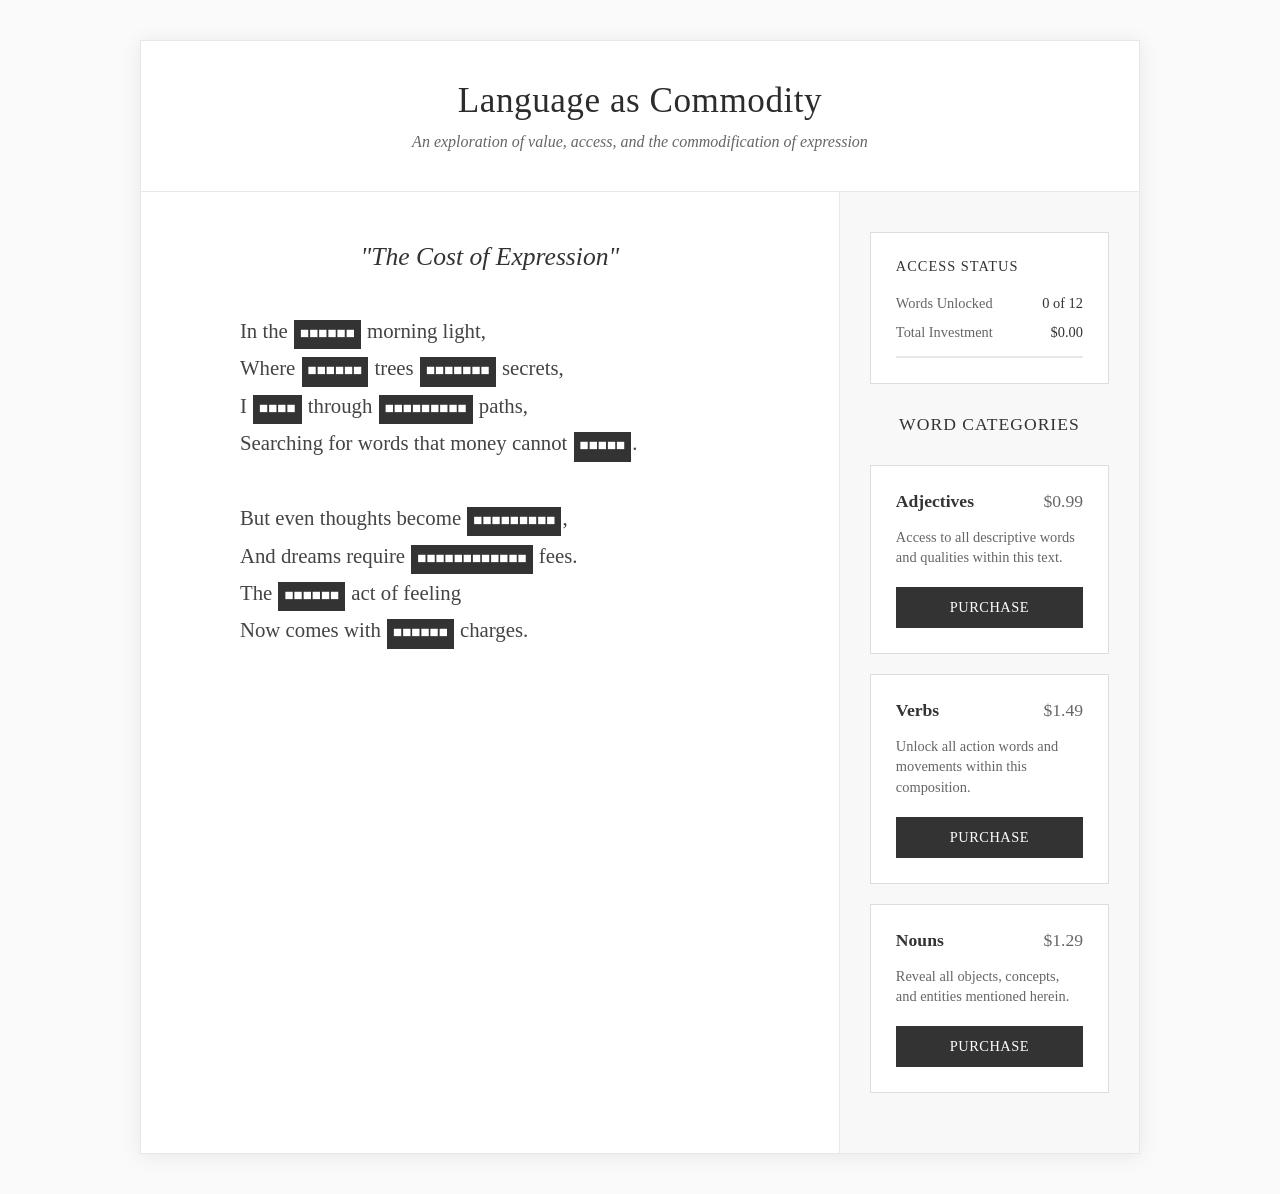
==== index.html @ 535bb3fe "first commit" ====
<!DOCTYPE html>
<html lang="en">
<head>
    <meta charset="UTF-8">
    <meta name="viewport" content="width=device-width, initial-scale=1.0">
    <title>Language as Commodity</title>
    <style>
        * {
            margin: 0;
            padding: 0;
            box-sizing: border-box;
        }

        body {
            font-family: 'Times New Roman', serif;
            background: #fafafa;
            min-height: 100vh;
            display: flex;
            justify-content: center;
            align-items: center;
            padding: 40px 20px;
            color: #333;
        }

        .container {
            max-width: 1000px;
            width: 100%;
            background: white;
            box-shadow: 0 2px 20px rgba(0,0,0,0.08);
            border: 1px solid #e8e8e8;
        }

        .header {
            border-bottom: 1px solid #e8e8e8;
            padding: 40px;
            text-align: center;
        }

        .header h1 {
            font-size: 2.2em;
            margin-bottom: 12px;
            font-weight: 400;
            letter-spacing: 0.5px;
            color: #2c2c2c;
        }

        .header p {
            color: #666;
            font-size: 1em;
            font-style: italic;
        }

        .main-content {
            display: flex;
            min-height: 600px;
        }

        .text-area {
            flex: 2.5;
            padding: 50px;
            background: white;
        }

        .poem-title {
            font-size: 1.6em;
            margin-bottom: 40px;
            color: #333;
            text-align: center;
            font-style: italic;
            font-weight: 400;
        }

        .poem-text {
            color: #444;
            font-size: 1.3em;
            line-height: 1.8;
            max-width: 500px;
            margin: 0 auto;
            text-align: left;
        }

        .locked-word {
            background: #333;
            color: white;
            padding: 1px 6px;
            cursor: pointer;
            position: relative;
            transition: all 0.2s ease;
            display: inline-block;
            margin: 0 1px;
            font-family: monospace;
            font-size: 0.9em;
        }

        .locked-word:hover {
            background: #555;
        }

        .unlocked-word {
            background: #f0f0f0;
            color: #333;
            padding: 1px 6px;
            margin: 0 1px;
            display: inline-block;
            animation: unlock 0.4s ease;
            border: 1px solid #ddd;
        }

        @keyframes unlock {
            from { 
                background: #333;
                color: white;
            }
            to { 
                background: #f0f0f0;
                color: #333;
            }
        }

        .sidebar {
            flex: 1;
            background: #f8f8f8;
            border-left: 1px solid #e8e8e8;
            padding: 40px 30px;
        }

        .sidebar h3 {
            font-size: 1.1em;
            margin-bottom: 30px;
            color: #333;
            font-weight: 400;
            text-align: center;
            text-transform: uppercase;
            letter-spacing: 1px;
        }

        .package {
            background: white;
            border: 1px solid #ddd;
            padding: 25px;
            margin-bottom: 20px;
            cursor: pointer;
            transition: all 0.2s ease;
        }

        .package:hover {
            border-color: #999;
        }

        .package-header {
            display: flex;
            justify-content: space-between;
            align-items: center;
            margin-bottom: 15px;
        }

        .package-name {
            font-size: 1.1em;
            font-weight: 600;
            color: #333;
            text-transform: capitalize;
        }

        .package-price {
            font-size: 1.1em;
            color: #666;
            font-weight: 400;
        }

        .package-description {
            font-size: 0.9em;
            color: #666;
            margin-bottom: 20px;
            line-height: 1.4;
        }

        .buy-button {
            background: #333;
            border: none;
            color: white;
            padding: 12px 24px;
            cursor: pointer;
            transition: all 0.2s ease;
            width: 100%;
            font-size: 0.9em;
            text-transform: uppercase;
            letter-spacing: 0.5px;
            font-family: 'Times New Roman', serif;
        }

        .buy-button:hover {
            background: #555;
        }

        .stats {
            background: white;
            border: 1px solid #ddd;
            padding: 25px;
            margin-bottom: 30px;
        }

        .stats h4 {
            margin-bottom: 20px;
            color: #333;
            font-size: 0.9em;
            text-transform: uppercase;
            letter-spacing: 1px;
            font-weight: 400;
        }

        .stat-item {
            display: flex;
            justify-content: space-between;
            margin-bottom: 12px;
            font-size: 0.9em;
            color: #666;
        }

        .stat-value {
            color: #333;
            font-weight: 500;
        }

        .progress-bar {
            width: 100%;
            height: 2px;
            background: #e8e8e8;
            margin-top: 15px;
            overflow: hidden;
        }

        .progress-fill {
            height: 100%;
            background: #333;
            transition: width 0.5s ease;
        }

        .tooltip {
            position: absolute;
            bottom: 100%;
            left: 50%;
            transform: translateX(-50%);
            background: #333;
            color: white;
            padding: 6px 10px;
            font-size: 0.75em;
            white-space: nowrap;
            opacity: 0;
            pointer-events: none;
            transition: opacity 0.2s;
            z-index: 1000;
            margin-bottom: 5px;
            font-family: 'Times New Roman', serif;
        }

        .locked-word:hover .tooltip {
            opacity: 1;
        }

        .purchased {
            opacity: 0.6;
            pointer-events: none;
        }

        .purchased .buy-button {
            background: #666;
            cursor: not-allowed;
        }
    </style>
</head>
<body>
    <div class="container">
        <div class="header">
            <h1>Language as Commodity</h1>
            <p>An exploration of value, access, and the commodification of expression</p>
        </div>
        
        <div class="main-content">
            <div class="text-area">
                <div class="poem-title">"The Cost of Expression"</div>
                <div class="poem-text" id="poemText">
                    In the <span class="locked-word" data-type="adjective" data-word="golden">■■■■■■<div class="tooltip">Adjective - $0.99</div></span> morning light,<br>
                    Where <span class="locked-word" data-type="adjective" data-word="ancient">■■■■■■<div class="tooltip">Adjective - $0.99</div></span> trees <span class="locked-word" data-type="verb" data-word="whisper">■■■■■■■<div class="tooltip">Verb - $1.49</div></span> secrets,<br>
                    I <span class="locked-word" data-type="verb" data-word="walk">■■■■<div class="tooltip">Verb - $1.49</div></span> through <span class="locked-word" data-type="adjective" data-word="forgotten">■■■■■■■■■<div class="tooltip">Adjective - $0.99</div></span> paths,<br>
                    Searching for words that money cannot <span class="locked-word" data-type="verb" data-word="steal">■■■■■<div class="tooltip">Verb - $1.49</div></span>.<br><br>
                    
                    But even thoughts become <span class="locked-word" data-type="adjective" data-word="expensive">■■■■■■■■■<div class="tooltip">Adjective - $0.99</div></span>,<br>
                    And dreams require <span class="locked-word" data-type="noun" data-word="subscription">■■■■■■■■■■■■<div class="tooltip">Noun - $1.29</div></span> fees.<br>
                    The <span class="locked-word" data-type="adjective" data-word="simple">■■■■■■<div class="tooltip">Adjective - $0.99</div></span> act of feeling<br>
                    Now comes with <span class="locked-word" data-type="adjective" data-word="hidden">■■■■■■<div class="tooltip">Adjective - $0.99</div></span> charges.
                </div>
            </div>
            
            <div class="sidebar">
                <div class="stats">
                    <h4>Access Status</h4>
                    <div class="stat-item">
                        <span>Words Unlocked</span>
                        <span class="stat-value" id="unlockedCount">0 of 12</span>
                    </div>
                    <div class="stat-item">
                        <span>Total Investment</span>
                        <span class="stat-value" id="totalSpent">$0.00</span>
                    </div>
                    <div class="progress-bar">
                        <div class="progress-fill" id="progressFill" style="width: 0%"></div>
                    </div>
                </div>

                <h3>Word Categories</h3>
                
                <div class="package" data-type="adjective" data-price="0.99">
                    <div class="package-header">
                        <div class="package-name">Adjectives</div>
                        <div class="package-price">$0.99</div>
                    </div>
                    <div class="package-description">Access to all descriptive words and qualities within this text.</div>
                    <button class="buy-button">Purchase</button>
                </div>
                
                <div class="package" data-type="verb" data-price="1.49">
                    <div class="package-header">
                        <div class="package-name">Verbs</div>
                        <div class="package-price">$1.49</div>
                    </div>
                    <div class="package-description">Unlock all action words and movements within this composition.</div>
                    <button class="buy-button">Purchase</button>
                </div>
                
                <div class="package" data-type="noun" data-price="1.29">
                    <div class="package-header">
                        <div class="package-name">Nouns</div>
                        <div class="package-price">$1.29</div>
                    </div>
                    <div class="package-description">Reveal all objects, concepts, and entities mentioned herein.</div>
                    <button class="buy-button">Purchase</button>
                </div>
            </div>
        </div>
    </div>

    <script>
        let unlockedWords = 0;
        let totalSpent = 0;
        const totalWords = 12;
        
        function processPayment(type, price) {
            return new Promise((resolve) => {
                setTimeout(() => {
                    resolve(true);
                }, 800);
            });
        }
        
        function unlockWords(type) {
            const words = document.querySelectorAll(`[data-type="${type}"]`);
            words.forEach(word => {
                if (word.classList.contains('locked-word')) {
                    word.classList.remove('locked-word');
                    word.classList.add('unlocked-word');
                    word.textContent = word.dataset.word;
                    unlockedWords++;
                }
            });
        }
        
        function updateStats() {
            document.getElementById('unlockedCount').textContent = `${unlockedWords} of ${totalWords}`;
            document.getElementById('totalSpent').textContent = `$${totalSpent.toFixed(2)}`;
            document.getElementById('progressFill').style.width = `${(unlockedWords / totalWords) * 100}%`;
        }
        
        document.querySelectorAll('.package').forEach(package => {
            package.addEventListener('click', async function() {
                if (this.classList.contains('purchased')) return;
                
                const type = this.dataset.type;
                const price = parseFloat(this.dataset.price);
                const button = this.querySelector('.buy-button');
                
                button.textContent = 'Processing...';
                
                try {
                    await processPayment(type, price);
                    
                    unlockWords(type);
                    totalSpent += price;
                    updateStats();
                    
                    button.textContent = 'Purchased';
                    this.classList.add('purchased');
                    
                } catch (error) {
                    button.textContent = 'Error';
                    setTimeout(() => {
                        button.textContent = 'Purchase';
                    }, 2000);
                }
            });
        });
        
        updateStats();
    </script>
</body>
</html>
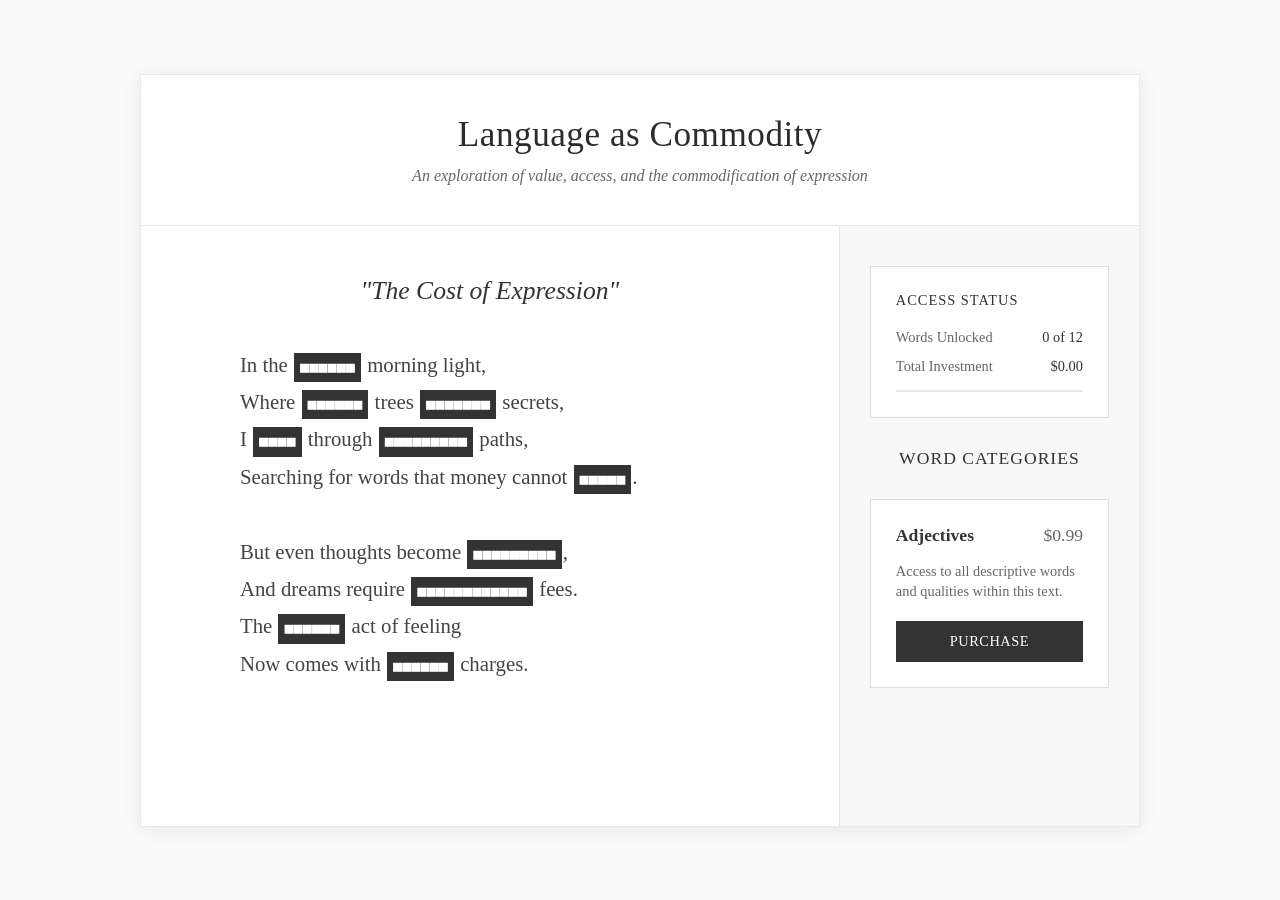
==== commit e5decbfe: "fixed functionality" ====
--- a/index.html
+++ b/index.html
@@ -317,7 +317,7 @@
                     <div class="package-description">Access to all descriptive words and qualities within this text.</div>
                     <button class="buy-button">Purchase</button>
                 </div>
-                
+                <!--
                 <div class="package" data-type="verb" data-price="1.49">
                     <div class="package-header">
                         <div class="package-name">Verbs</div>
@@ -335,6 +335,7 @@
                     <div class="package-description">Reveal all objects, concepts, and entities mentioned herein.</div>
                     <button class="buy-button">Purchase</button>
                 </div>
+                -->
             </div>
         </div>
     </div>
@@ -344,13 +345,7 @@
         let totalSpent = 0;
         const totalWords = 12;
         
-        function processPayment(type, price) {
-            return new Promise((resolve) => {
-                setTimeout(() => {
-                    resolve(true);
-                }, 800);
-            });
-        }
+        // Remove the mock processPayment function since we're using real payments
         
         function unlockWords(type) {
             const words = document.querySelectorAll(`[data-type="${type}"]`);
@@ -370,33 +365,108 @@
             document.getElementById('progressFill').style.width = `${(unlockedWords / totalWords) * 100}%`;
         }
         
+        // Stripe Payment Link URLs (replace with your actual links)
+        const paymentLinks = {
+            adjective: 'https://buy.stripe.com/4gMcN51w558v0Kw6mGcjS00',
+            verb: 'https://buy.stripe.com/test_your_verb_link',
+            noun: 'https://buy.stripe.com/test_your_noun_link'
+        };
+
         document.querySelectorAll('.package').forEach(package => {
-            package.addEventListener('click', async function() {
+            package.addEventListener('click', function() {
                 if (this.classList.contains('purchased')) return;
                 
                 const type = this.dataset.type;
-                const price = parseFloat(this.dataset.price);
-                const button = this.querySelector('.buy-button');
-                
-                button.textContent = 'Processing...';
-                
-                try {
-                    await processPayment(type, price);
-                    
-                    unlockWords(type);
-                    totalSpent += price;
-                    updateStats();
-                    
-                    button.textContent = 'Purchased';
-                    this.classList.add('purchased');
-                    
-                } catch (error) {
-                    button.textContent = 'Error';
-                    setTimeout(() => {
-                        button.textContent = 'Purchase';
-                    }, 2000);
+                const paymentUrl = paymentLinks[type];
+                
+                if (paymentUrl) {
+                    // Store the purchase attempt in localStorage for when user returns
+                    localStorage.setItem('attemptedPurchase', type);
+                    // Redirect to Stripe Payment Link
+                    window.location.href = paymentUrl;
                 }
             });
+        });
+
+        // Check for successful payment on page load
+        function checkForSuccessfulPayment() {
+            const urlParams = new URLSearchParams(window.location.search);
+            const unlockType = urlParams.get('unlock');
+            const paymentStatus = urlParams.get('payment');
+            
+            if (paymentStatus === 'success' && unlockType) {
+                // Unlock the purchased word type
+                unlockWords(unlockType);
+                markPackageAsPurchased(unlockType);
+                
+                // Store the purchase permanently
+                let purchases = JSON.parse(localStorage.getItem('purchases') || '[]');
+                if (!purchases.includes(unlockType)) {
+                    purchases.push(unlockType);
+                    localStorage.setItem('purchases', JSON.stringify(purchases));
+                    
+                    // Update total spent
+                    const prices = { adjective: 0.99, verb: 1.49, noun: 1.29 };
+                    totalSpent += prices[unlockType];
+                    
+        updateStats();
+                }
+                
+                // Clean up URL
+                window.history.replaceState({}, document.title, window.location.pathname);
+                
+                // Show success message
+                showSuccessMessage(unlockType);
+            }
+        }
+
+        // Load previously purchased word types
+        function loadPreviousPurchases() {
+            const purchases = JSON.parse(localStorage.getItem('purchases') || '[]');
+            const prices = { adjective: 0.99, verb: 1.49, noun: 1.29 };
+            
+            purchases.forEach(type => {
+                unlockWords(type);
+                markPackageAsPurchased(type);
+                totalSpent += prices[type];
+            });
+            
+            updateStats();
+        }
+
+        function markPackageAsPurchased(type) {
+            const packageElement = document.querySelector(`.package[data-type="${type}"]`);
+            if (packageElement) {
+                packageElement.classList.add('purchased');
+                packageElement.querySelector('.buy-button').textContent = 'Purchased';
+            }
+        }
+
+        function showSuccessMessage(type) {
+            const message = document.createElement('div');
+            message.style.cssText = `
+                position: fixed;
+                top: 20px;
+                right: 20px;
+                background: #333;
+                color: white;
+                padding: 15px 20px;
+                border-radius: 4px;
+                z-index: 1000;
+                font-family: 'Times New Roman', serif;
+            `;
+            message.textContent = `Successfully unlocked ${type}s!`;
+            document.body.appendChild(message);
+            
+            setTimeout(() => {
+                message.remove();
+            }, 3000);
+        }
+
+        // Initialize on page load
+        document.addEventListener('DOMContentLoaded', function() {
+            loadPreviousPurchases();
+            checkForSuccessfulPayment();
         });
         
         updateStats();
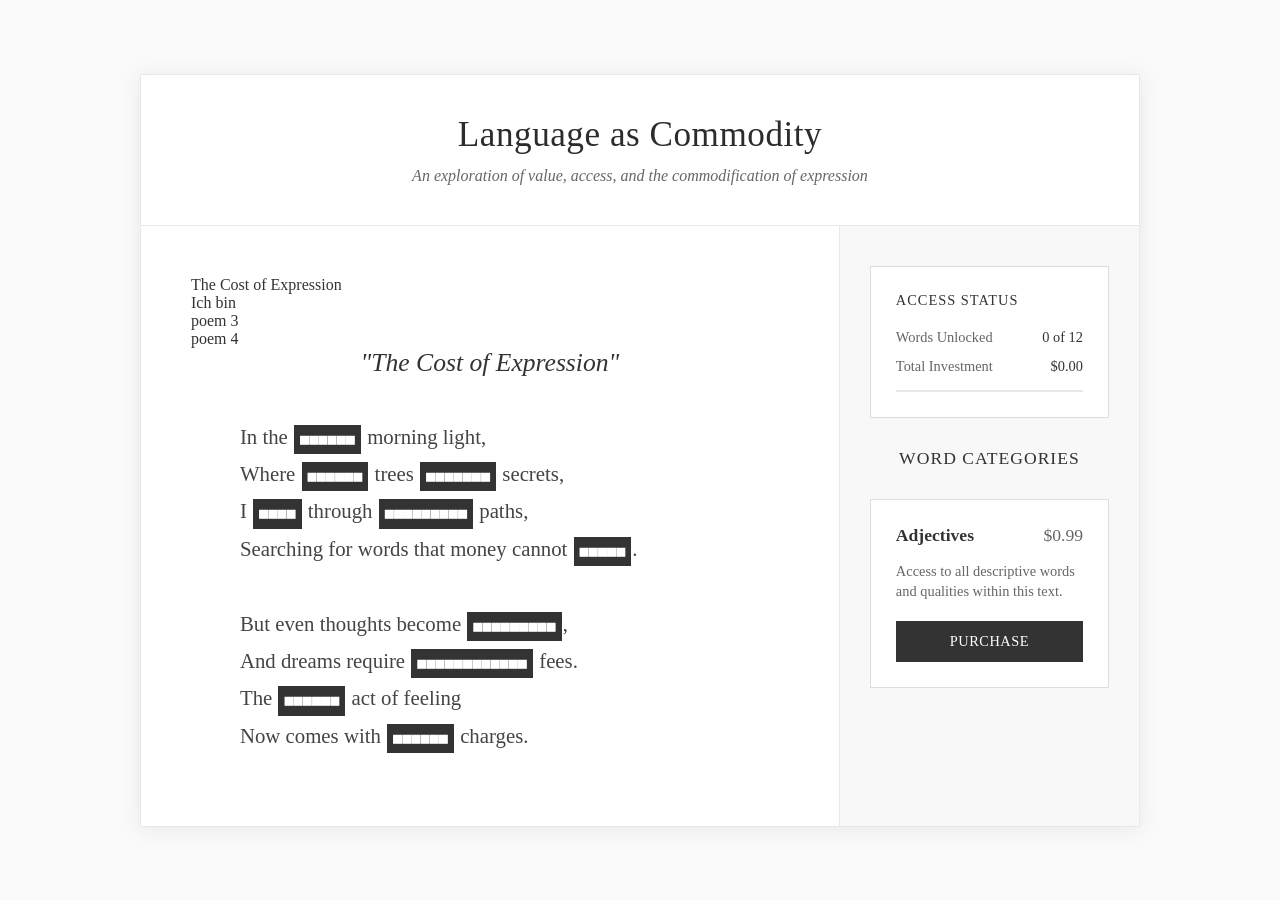
==== commit 49949c3e: "working on poem overview page" ====
--- a/index.html
+++ b/index.html
@@ -277,6 +277,24 @@
         
         <div class="main-content">
             <div class="text-area">
+                <div class="poem-select-grid">
+                    <div class="poem-card" onclick="addParam('p', 'cost-of-expression')">
+                        <div class="poem-card-contents">
+                            The Cost of Expression
+                        </div>
+                    </div>
+                    <div class="poem-card">
+                        <div class="poem-card-contents">
+                            Ich bin
+                        </div>
+                    </div>
+                    <div class="poem-card">
+                        poem 3
+                    </div>
+                    <div class="poem-card">
+                        poem 4
+                    </div>
+                </div>
                 <div class="poem-title">"The Cost of Expression"</div>
                 <div class="poem-text" id="poemText">
                     In the <span class="locked-word" data-type="adjective" data-word="golden">■■■■■■<div class="tooltip">Adjective - $0.99</div></span> morning light,<br>
@@ -470,6 +488,12 @@
         });
         
         updateStats();
+
+        function addParam(key, value) {
+            const url = new URL(window.location.href);
+            url.searchParams.set(key, value);
+            window.history.pushState({}, "", url);
+        }
     </script>
 </body>
 </html>
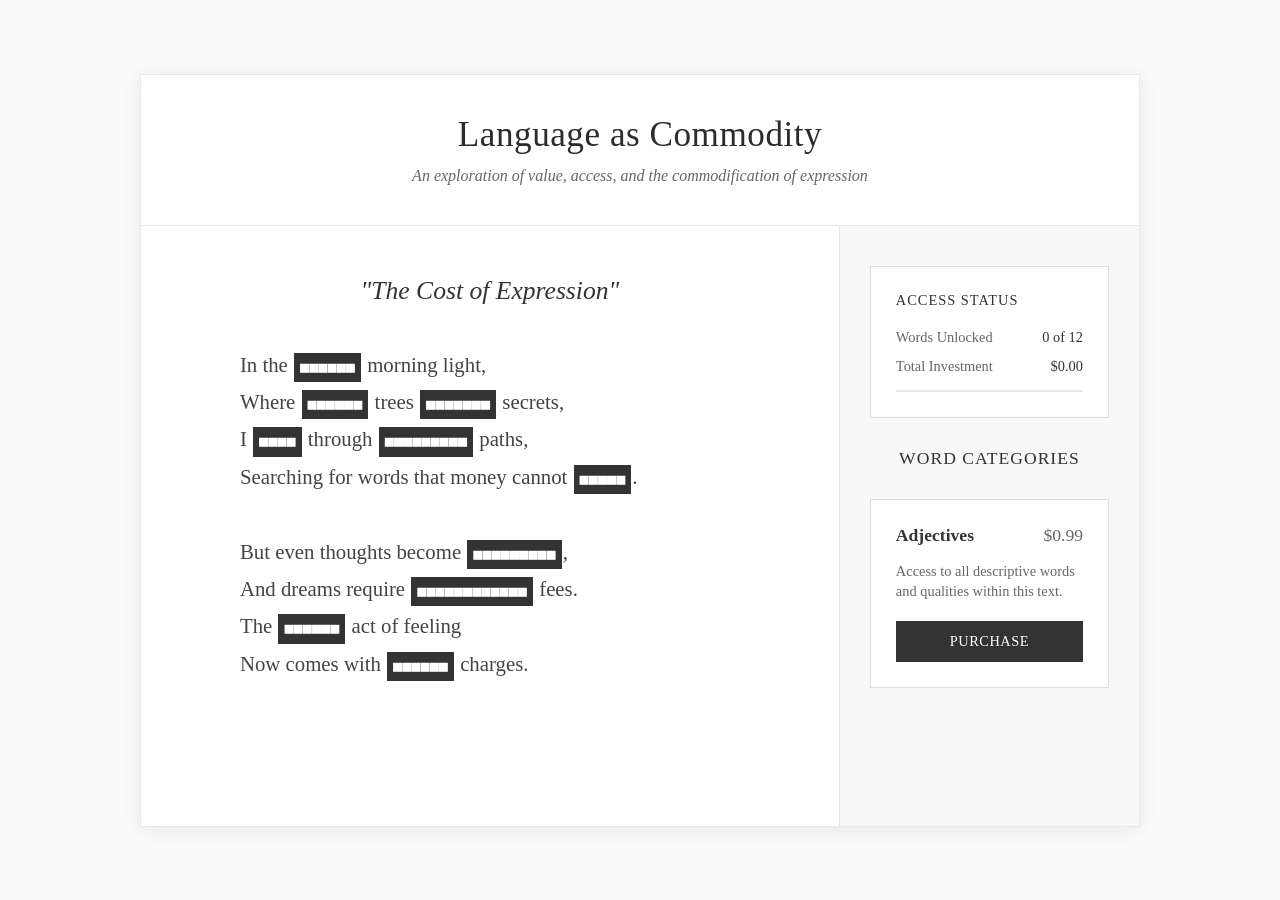
==== commit fb6aabc0: "minor changes" ====
--- a/index.html
+++ b/index.html
@@ -277,24 +277,7 @@
         
         <div class="main-content">
             <div class="text-area">
-                <div class="poem-select-grid">
-                    <div class="poem-card" onclick="addParam('p', 'cost-of-expression')">
-                        <div class="poem-card-contents">
-                            The Cost of Expression
-                        </div>
-                    </div>
-                    <div class="poem-card">
-                        <div class="poem-card-contents">
-                            Ich bin
-                        </div>
-                    </div>
-                    <div class="poem-card">
-                        poem 3
-                    </div>
-                    <div class="poem-card">
-                        poem 4
-                    </div>
-                </div>
+                
                 <div class="poem-title">"The Cost of Expression"</div>
                 <div class="poem-text" id="poemText">
                     In the <span class="locked-word" data-type="adjective" data-word="golden">■■■■■■<div class="tooltip">Adjective - $0.99</div></span> morning light,<br>
@@ -489,11 +472,7 @@
         
         updateStats();
 
-        function addParam(key, value) {
-            const url = new URL(window.location.href);
-            url.searchParams.set(key, value);
-            window.history.pushState({}, "", url);
-        }
+
     </script>
 </body>
 </html>
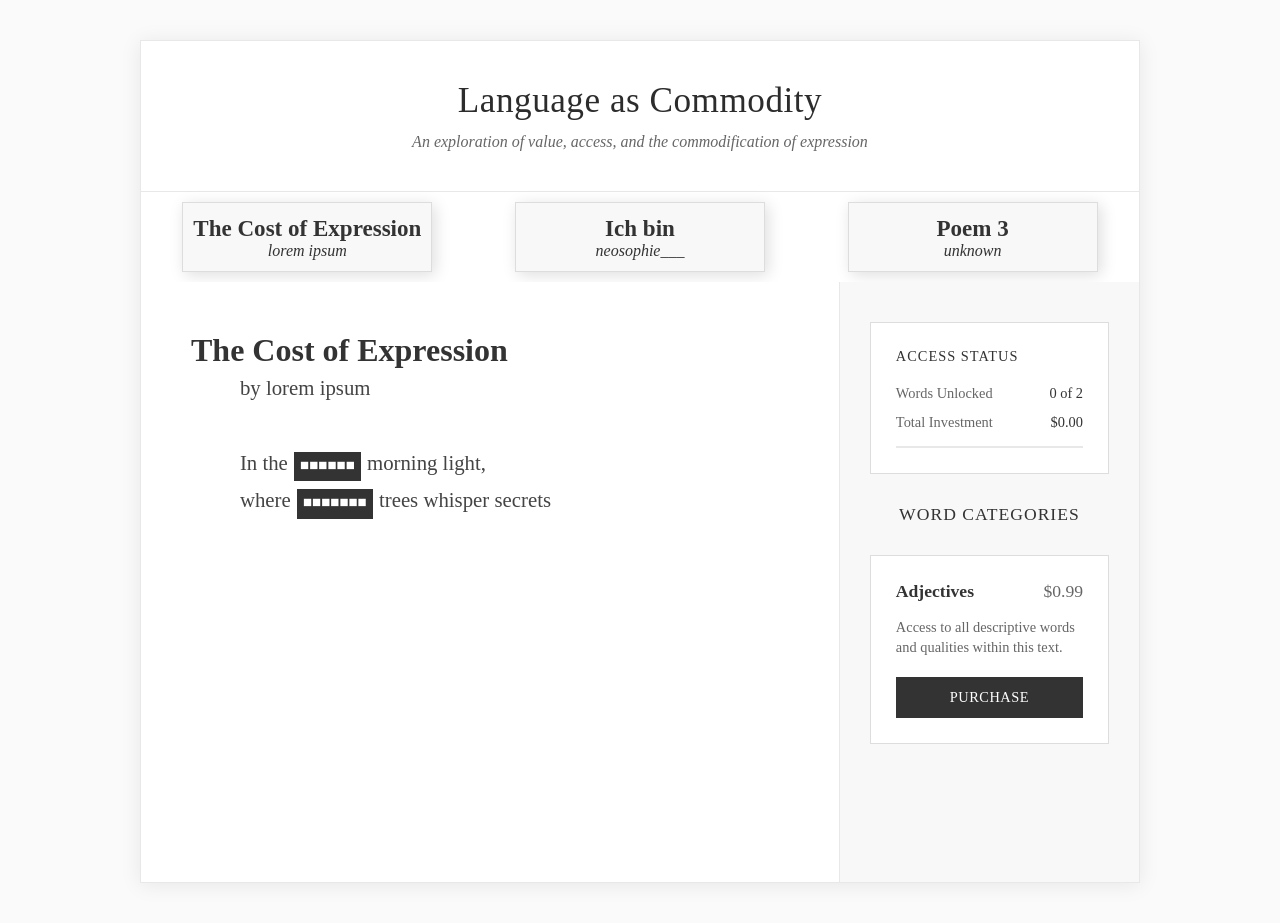
==== commit 96873e4d: "renamed files" ====
--- a/index.html
+++ b/index.html
@@ -3,270 +3,8 @@
 <head>
     <meta charset="UTF-8">
     <meta name="viewport" content="width=device-width, initial-scale=1.0">
-    <title>Language as Commodity</title>
-    <style>
-        * {
-            margin: 0;
-            padding: 0;
-            box-sizing: border-box;
-        }
-
-        body {
-            font-family: 'Times New Roman', serif;
-            background: #fafafa;
-            min-height: 100vh;
-            display: flex;
-            justify-content: center;
-            align-items: center;
-            padding: 40px 20px;
-            color: #333;
-        }
-
-        .container {
-            max-width: 1000px;
-            width: 100%;
-            background: white;
-            box-shadow: 0 2px 20px rgba(0,0,0,0.08);
-            border: 1px solid #e8e8e8;
-        }
-
-        .header {
-            border-bottom: 1px solid #e8e8e8;
-            padding: 40px;
-            text-align: center;
-        }
-
-        .header h1 {
-            font-size: 2.2em;
-            margin-bottom: 12px;
-            font-weight: 400;
-            letter-spacing: 0.5px;
-            color: #2c2c2c;
-        }
-
-        .header p {
-            color: #666;
-            font-size: 1em;
-            font-style: italic;
-        }
-
-        .main-content {
-            display: flex;
-            min-height: 600px;
-        }
-
-        .text-area {
-            flex: 2.5;
-            padding: 50px;
-            background: white;
-        }
-
-        .poem-title {
-            font-size: 1.6em;
-            margin-bottom: 40px;
-            color: #333;
-            text-align: center;
-            font-style: italic;
-            font-weight: 400;
-        }
-
-        .poem-text {
-            color: #444;
-            font-size: 1.3em;
-            line-height: 1.8;
-            max-width: 500px;
-            margin: 0 auto;
-            text-align: left;
-        }
-
-        .locked-word {
-            background: #333;
-            color: white;
-            padding: 1px 6px;
-            cursor: pointer;
-            position: relative;
-            transition: all 0.2s ease;
-            display: inline-block;
-            margin: 0 1px;
-            font-family: monospace;
-            font-size: 0.9em;
-        }
-
-        .locked-word:hover {
-            background: #555;
-        }
-
-        .unlocked-word {
-            background: #f0f0f0;
-            color: #333;
-            padding: 1px 6px;
-            margin: 0 1px;
-            display: inline-block;
-            animation: unlock 0.4s ease;
-            border: 1px solid #ddd;
-        }
-
-        @keyframes unlock {
-            from { 
-                background: #333;
-                color: white;
-            }
-            to { 
-                background: #f0f0f0;
-                color: #333;
-            }
-        }
-
-        .sidebar {
-            flex: 1;
-            background: #f8f8f8;
-            border-left: 1px solid #e8e8e8;
-            padding: 40px 30px;
-        }
-
-        .sidebar h3 {
-            font-size: 1.1em;
-            margin-bottom: 30px;
-            color: #333;
-            font-weight: 400;
-            text-align: center;
-            text-transform: uppercase;
-            letter-spacing: 1px;
-        }
-
-        .package {
-            background: white;
-            border: 1px solid #ddd;
-            padding: 25px;
-            margin-bottom: 20px;
-            cursor: pointer;
-            transition: all 0.2s ease;
-        }
-
-        .package:hover {
-            border-color: #999;
-        }
-
-        .package-header {
-            display: flex;
-            justify-content: space-between;
-            align-items: center;
-            margin-bottom: 15px;
-        }
-
-        .package-name {
-            font-size: 1.1em;
-            font-weight: 600;
-            color: #333;
-            text-transform: capitalize;
-        }
-
-        .package-price {
-            font-size: 1.1em;
-            color: #666;
-            font-weight: 400;
-        }
-
-        .package-description {
-            font-size: 0.9em;
-            color: #666;
-            margin-bottom: 20px;
-            line-height: 1.4;
-        }
-
-        .buy-button {
-            background: #333;
-            border: none;
-            color: white;
-            padding: 12px 24px;
-            cursor: pointer;
-            transition: all 0.2s ease;
-            width: 100%;
-            font-size: 0.9em;
-            text-transform: uppercase;
-            letter-spacing: 0.5px;
-            font-family: 'Times New Roman', serif;
-        }
-
-        .buy-button:hover {
-            background: #555;
-        }
-
-        .stats {
-            background: white;
-            border: 1px solid #ddd;
-            padding: 25px;
-            margin-bottom: 30px;
-        }
-
-        .stats h4 {
-            margin-bottom: 20px;
-            color: #333;
-            font-size: 0.9em;
-            text-transform: uppercase;
-            letter-spacing: 1px;
-            font-weight: 400;
-        }
-
-        .stat-item {
-            display: flex;
-            justify-content: space-between;
-            margin-bottom: 12px;
-            font-size: 0.9em;
-            color: #666;
-        }
-
-        .stat-value {
-            color: #333;
-            font-weight: 500;
-        }
-
-        .progress-bar {
-            width: 100%;
-            height: 2px;
-            background: #e8e8e8;
-            margin-top: 15px;
-            overflow: hidden;
-        }
-
-        .progress-fill {
-            height: 100%;
-            background: #333;
-            transition: width 0.5s ease;
-        }
-
-        .tooltip {
-            position: absolute;
-            bottom: 100%;
-            left: 50%;
-            transform: translateX(-50%);
-            background: #333;
-            color: white;
-            padding: 6px 10px;
-            font-size: 0.75em;
-            white-space: nowrap;
-            opacity: 0;
-            pointer-events: none;
-            transition: opacity 0.2s;
-            z-index: 1000;
-            margin-bottom: 5px;
-            font-family: 'Times New Roman', serif;
-        }
-
-        .locked-word:hover .tooltip {
-            opacity: 1;
-        }
-
-        .purchased {
-            opacity: 0.6;
-            pointer-events: none;
-        }
-
-        .purchased .buy-button {
-            background: #666;
-            cursor: not-allowed;
-        }
-    </style>
+    <title>Richtext</title>
+    <link rel="stylesheet" href="css/base.css">
 </head>
 <body>
     <div class="container">
@@ -274,22 +12,33 @@
             <h1>Language as Commodity</h1>
             <p>An exploration of value, access, and the commodification of expression</p>
         </div>
+
+        <div class="poem-select-grid">
+            <div class="poem-card" onclick="addParam('p', 'cost-of-expression')">
+                <div class="poem-card-contents">
+                    <p class="poem-card-title">The Cost of Expression</p>
+                    <p clasS="poem-card-author">lorem ipsum</p>
+                </div>
+            </div>
+            <div class="poem-card" onclick="addParam('p', 'ich-bin')">
+                <div class="poem-card-contents">
+                    <p class="poem-card-title">Ich bin</p>
+                    <p class="poem-card-author">neosophie___</p>
+                </div>
+            </div>
+            <div class="poem-card" onclick="addParam('p', 'poem-3')">
+                <div class="poem-card-contents">
+                    <p class="poem-card-title">Poem 3</p>
+                    <p class="poem-card-author">unknown</p>
+                </div>
+            </div>
+        </div>
         
         <div class="main-content">
+            
             <div class="text-area">
-                
-                <div class="poem-title">"The Cost of Expression"</div>
-                <div class="poem-text" id="poemText">
-                    In the <span class="locked-word" data-type="adjective" data-word="golden">■■■■■■<div class="tooltip">Adjective - $0.99</div></span> morning light,<br>
-                    Where <span class="locked-word" data-type="adjective" data-word="ancient">■■■■■■<div class="tooltip">Adjective - $0.99</div></span> trees <span class="locked-word" data-type="verb" data-word="whisper">■■■■■■■<div class="tooltip">Verb - $1.49</div></span> secrets,<br>
-                    I <span class="locked-word" data-type="verb" data-word="walk">■■■■<div class="tooltip">Verb - $1.49</div></span> through <span class="locked-word" data-type="adjective" data-word="forgotten">■■■■■■■■■<div class="tooltip">Adjective - $0.99</div></span> paths,<br>
-                    Searching for words that money cannot <span class="locked-word" data-type="verb" data-word="steal">■■■■■<div class="tooltip">Verb - $1.49</div></span>.<br><br>
-                    
-                    But even thoughts become <span class="locked-word" data-type="adjective" data-word="expensive">■■■■■■■■■<div class="tooltip">Adjective - $0.99</div></span>,<br>
-                    And dreams require <span class="locked-word" data-type="noun" data-word="subscription">■■■■■■■■■■■■<div class="tooltip">Noun - $1.29</div></span> fees.<br>
-                    The <span class="locked-word" data-type="adjective" data-word="simple">■■■■■■<div class="tooltip">Adjective - $0.99</div></span> act of feeling<br>
-                    Now comes with <span class="locked-word" data-type="adjective" data-word="hidden">■■■■■■<div class="tooltip">Adjective - $0.99</div></span> charges.
-                </div>
+                <h1 id="title"></h1>
+                <div id="poem" class="poem-text"></div>
             </div>
             
             <div class="sidebar">
@@ -318,161 +67,35 @@
                     <div class="package-description">Access to all descriptive words and qualities within this text.</div>
                     <button class="buy-button">Purchase</button>
                 </div>
-                <!--
-                <div class="package" data-type="verb" data-price="1.49">
-                    <div class="package-header">
-                        <div class="package-name">Verbs</div>
-                        <div class="package-price">$1.49</div>
-                    </div>
-                    <div class="package-description">Unlock all action words and movements within this composition.</div>
-                    <button class="buy-button">Purchase</button>
-                </div>
-                
-                <div class="package" data-type="noun" data-price="1.29">
-                    <div class="package-header">
-                        <div class="package-name">Nouns</div>
-                        <div class="package-price">$1.29</div>
-                    </div>
-                    <div class="package-description">Reveal all objects, concepts, and entities mentioned herein.</div>
-                    <button class="buy-button">Purchase</button>
-                </div>
-                -->
             </div>
         </div>
     </div>
 
+
     <script>
-        let unlockedWords = 0;
-        let totalSpent = 0;
-        const totalWords = 12;
-        
-        // Remove the mock processPayment function since we're using real payments
-        
-        function unlockWords(type) {
-            const words = document.querySelectorAll(`[data-type="${type}"]`);
-            words.forEach(word => {
-                if (word.classList.contains('locked-word')) {
-                    word.classList.remove('locked-word');
-                    word.classList.add('unlocked-word');
-                    word.textContent = word.dataset.word;
-                    unlockedWords++;
-                }
-            });
+        function addParam(key, value) {
+            const url = new URL(window.location.href);
+            url.searchParams.set(key, value);
+            window.location.href = url.toString();
         }
-        
-        function updateStats() {
-            document.getElementById('unlockedCount').textContent = `${unlockedWords} of ${totalWords}`;
-            document.getElementById('totalSpent').textContent = `$${totalSpent.toFixed(2)}`;
-            document.getElementById('progressFill').style.width = `${(unlockedWords / totalWords) * 100}%`;
-        }
-        
-        // Stripe Payment Link URLs (replace with your actual links)
-        const paymentLinks = {
-            adjective: 'https://buy.stripe.com/4gMcN51w558v0Kw6mGcjS00',
-            verb: 'https://buy.stripe.com/test_your_verb_link',
-            noun: 'https://buy.stripe.com/test_your_noun_link'
-        };
+    </script>
+    <script type="module">
+        import { loadPoem, renderPoem, lockableWords, countWords, countUnlocked } from './js/render.js';
+        import { has, grant } from './js/store.js';
+        window.grant = grant;
 
-        document.querySelectorAll('.package').forEach(package => {
-            package.addEventListener('click', function() {
-                if (this.classList.contains('purchased')) return;
-                
-                const type = this.dataset.type;
-                const paymentUrl = paymentLinks[type];
-                
-                if (paymentUrl) {
-                    // Store the purchase attempt in localStorage for when user returns
-                    localStorage.setItem('attemptedPurchase', type);
-                    // Redirect to Stripe Payment Link
-                    window.location.href = paymentUrl;
-                }
-            });
-        });
+        const slug = new URLSearchParams(location.search).get('p') ?? 'cost-of-expression';
+        const poem = await loadPoem(slug);
+        document.getElementById('title').textContent = poem.title;
+        renderPoem(poem, document.getElementById('poem'), type => has(slug, type));
 
-        // Check for successful payment on page load
-        function checkForSuccessfulPayment() {
-            const urlParams = new URLSearchParams(window.location.search);
-            const unlockType = urlParams.get('unlock');
-            const paymentStatus = urlParams.get('payment');
-            
-            if (paymentStatus === 'success' && unlockType) {
-                // Unlock the purchased word type
-                unlockWords(unlockType);
-                markPackageAsPurchased(unlockType);
-                
-                // Store the purchase permanently
-                let purchases = JSON.parse(localStorage.getItem('purchases') || '[]');
-                if (!purchases.includes(unlockType)) {
-                    purchases.push(unlockType);
-                    localStorage.setItem('purchases', JSON.stringify(purchases));
-                    
-                    // Update total spent
-                    const prices = { adjective: 0.99, verb: 1.49, noun: 1.29 };
-                    totalSpent += prices[unlockType];
-                    
-        updateStats();
-                }
-                
-                // Clean up URL
-                window.history.replaceState({}, document.title, window.location.pathname);
-                
-                // Show success message
-                showSuccessMessage(unlockType);
-            }
-        }
+        // count words of poem
+        const isUnlocked = type => has(slug, type);
+        const total = countWords(poem);
+        const open = countUnlocked(poem, isUnlocked);
 
-        // Load previously purchased word types
-        function loadPreviousPurchases() {
-            const purchases = JSON.parse(localStorage.getItem('purchases') || '[]');
-            const prices = { adjective: 0.99, verb: 1.49, noun: 1.29 };
-            
-            purchases.forEach(type => {
-                unlockWords(type);
-                markPackageAsPurchased(type);
-                totalSpent += prices[type];
-            });
-            
-            updateStats();
-        }
-
-        function markPackageAsPurchased(type) {
-            const packageElement = document.querySelector(`.package[data-type="${type}"]`);
-            if (packageElement) {
-                packageElement.classList.add('purchased');
-                packageElement.querySelector('.buy-button').textContent = 'Purchased';
-            }
-        }
-
-        function showSuccessMessage(type) {
-            const message = document.createElement('div');
-            message.style.cssText = `
-                position: fixed;
-                top: 20px;
-                right: 20px;
-                background: #333;
-                color: white;
-                padding: 15px 20px;
-                border-radius: 4px;
-                z-index: 1000;
-                font-family: 'Times New Roman', serif;
-            `;
-            message.textContent = `Successfully unlocked ${type}s!`;
-            document.body.appendChild(message);
-            
-            setTimeout(() => {
-                message.remove();
-            }, 3000);
-        }
-
-        // Initialize on page load
-        document.addEventListener('DOMContentLoaded', function() {
-            loadPreviousPurchases();
-            checkForSuccessfulPayment();
-        });
-        
-        updateStats();
-
-
+        document.getElementById('unlockedCount').textContent = `${open} of ${total}`;
+        document.getElementById('progressFill').style.width = `${(open / total) * 100}%`;
     </script>
 </body>
 </html>
--- a/css/base.css
+++ b/css/base.css
@@ -0,0 +1,306 @@
+* {
+    margin: 0;
+    padding: 0;
+    box-sizing: border-box;
+}
+
+body {
+    font-family: 'Times New Roman', serif;
+    background: #fafafa;
+    /* min-height: 100vh; */
+    display: flex;
+    justify-content: center;
+    align-items: top;
+    padding: 40px 20px;
+    color: #333;
+    overflow-y: scroll;
+}
+
+.container {
+    max-width: 1000px;
+    width: 100%;
+    background: white;
+    box-shadow: 0 2px 20px rgba(0,0,0,0.08);
+    border: 1px solid #e8e8e8;
+}
+
+.header {
+    border-bottom: 1px solid #e8e8e8;
+    padding: 40px;
+    text-align: center;
+}
+
+.header h1 {
+    font-size: 2.2em;
+    margin-bottom: 12px;
+    font-weight: 400;
+    letter-spacing: 0.5px;
+    color: #2c2c2c;
+}
+
+.header p {
+    color: #666;
+    font-size: 1em;
+    font-style: italic;
+}
+
+.main-content {
+    display: flex;
+    min-height: 600px;
+}
+
+.text-area {
+    flex: 2.5;
+    padding: 50px;
+    background: white;
+}
+
+.poem-select-grid {
+    width: 100%;
+    padding-top: 10px;
+    padding-bottom: 10px;
+    display: grid;
+    grid-template-columns: 1fr 1fr 1fr;
+    place-items: center;
+    /* border-bottom: solid 1px #ddd; */
+}
+
+.poem-card {
+    border: solid 1px #ddd;
+    box-shadow: 3px 3px 15px #00000022;   
+    width: 250px;
+    height: 70px;
+    background-color: #f8f8f8;
+    transition: scale 0.3s;
+}
+
+.poem-card:hover {
+    cursor: pointer;
+    scale: 1.1;
+    transition: scale 0.3s;
+}
+
+.poem-card-contents {
+    height: 100%;
+    display: flex;
+    justify-content: center;
+    align-items: center;
+    flex-direction: column;
+    font-size: larger;
+}
+
+.poem-card-title {
+    font-size: larger;
+    font-weight: bold;
+}
+
+.poem-card-author {
+    font-size: smaller;
+    font-style: italic;
+}
+
+.poem-title {
+    font-size: 1.6em;
+    margin-bottom: 40px;
+    color: #333;
+    text-align: center;
+    font-style: italic;
+    font-weight: 400;
+}
+
+.poem-text {
+    color: #444;
+    font-size: 1.3em;
+    line-height: 1.8;
+    max-width: 500px;
+    margin: 0 auto;
+    text-align: left;
+}
+
+.locked-word {
+    background: #333;
+    color: white;
+    padding: 1px 6px;
+    cursor: pointer;
+    position: relative;
+    transition: all 0.2s ease;
+    display: inline-block;
+    margin: 0 1px;
+    font-family: monospace;
+    font-size: 0.9em;
+}
+
+.locked-word:hover {
+    background: #555;
+}
+
+.unlocked-word {
+    background: #f0f0f0;
+    color: #333;
+    padding: 1px 6px;
+    margin: 0 1px;
+    display: inline-block;
+    animation: unlock 0.4s ease;
+    border: 1px solid #ddd;
+}
+
+@keyframes unlock {
+    from { 
+        background: #333;
+        color: white;
+    }
+    to { 
+        background: #f0f0f0;
+        color: #333;
+    }
+}
+
+.sidebar {
+    flex: 1;
+    background: #f8f8f8;
+    border-left: 1px solid #e8e8e8;
+    padding: 40px 30px;
+}
+
+.sidebar h3 {
+    font-size: 1.1em;
+    margin-bottom: 30px;
+    color: #333;
+    font-weight: 400;
+    text-align: center;
+    text-transform: uppercase;
+    letter-spacing: 1px;
+}
+
+.package {
+    background: white;
+    border: 1px solid #ddd;
+    padding: 25px;
+    margin-bottom: 20px;
+    cursor: pointer;
+    transition: all 0.2s ease;
+}
+
+.package:hover {
+    border-color: #999;
+}
+
+.package-header {
+    display: flex;
+    justify-content: space-between;
+    align-items: center;
+    margin-bottom: 15px;
+}
+
+.package-name {
+    font-size: 1.1em;
+    font-weight: 600;
+    color: #333;
+    text-transform: capitalize;
+}
+
+.package-price {
+    font-size: 1.1em;
+    color: #666;
+    font-weight: 400;
+}
+
+.package-description {
+    font-size: 0.9em;
+    color: #666;
+    margin-bottom: 20px;
+    line-height: 1.4;
+}
+
+.buy-button {
+    background: #333;
+    border: none;
+    color: white;
+    padding: 12px 24px;
+    cursor: pointer;
+    transition: all 0.2s ease;
+    width: 100%;
+    font-size: 0.9em;
+    text-transform: uppercase;
+    letter-spacing: 0.5px;
+    font-family: 'Times New Roman', serif;
+}
+
+.buy-button:hover {
+    background: #555;
+}
+
+.stats {
+    background: white;
+    border: 1px solid #ddd;
+    padding: 25px;
+    margin-bottom: 30px;
+}
+
+.stats h4 {
+    margin-bottom: 20px;
+    color: #333;
+    font-size: 0.9em;
+    text-transform: uppercase;
+    letter-spacing: 1px;
+    font-weight: 400;
+}
+
+.stat-item {
+    display: flex;
+    justify-content: space-between;
+    margin-bottom: 12px;
+    font-size: 0.9em;
+    color: #666;
+}
+
+.stat-value {
+    color: #333;
+    font-weight: 500;
+}
+
+.progress-bar {
+    width: 100%;
+    height: 2px;
+    background: #e8e8e8;
+    margin-top: 15px;
+    overflow: hidden;
+}
+
+.progress-fill {
+    height: 100%;
+    background: #333;
+    transition: width 0.5s ease;
+}
+
+.tooltip {
+    position: absolute;
+    bottom: 100%;
+    left: 50%;
+    transform: translateX(-50%);
+    background: #333;
+    color: white;
+    padding: 6px 10px;
+    font-size: 0.75em;
+    white-space: nowrap;
+    opacity: 0;
+    pointer-events: none;
+    transition: opacity 0.2s;
+    z-index: 1000;
+    margin-bottom: 5px;
+    font-family: 'Times New Roman', serif;
+}
+
+.locked-word:hover .tooltip {
+    opacity: 1;
+}
+
+.purchased {
+    opacity: 0.6;
+    pointer-events: none;
+}
+
+.purchased .buy-button {
+    background: #666;
+    cursor: not-allowed;
+}
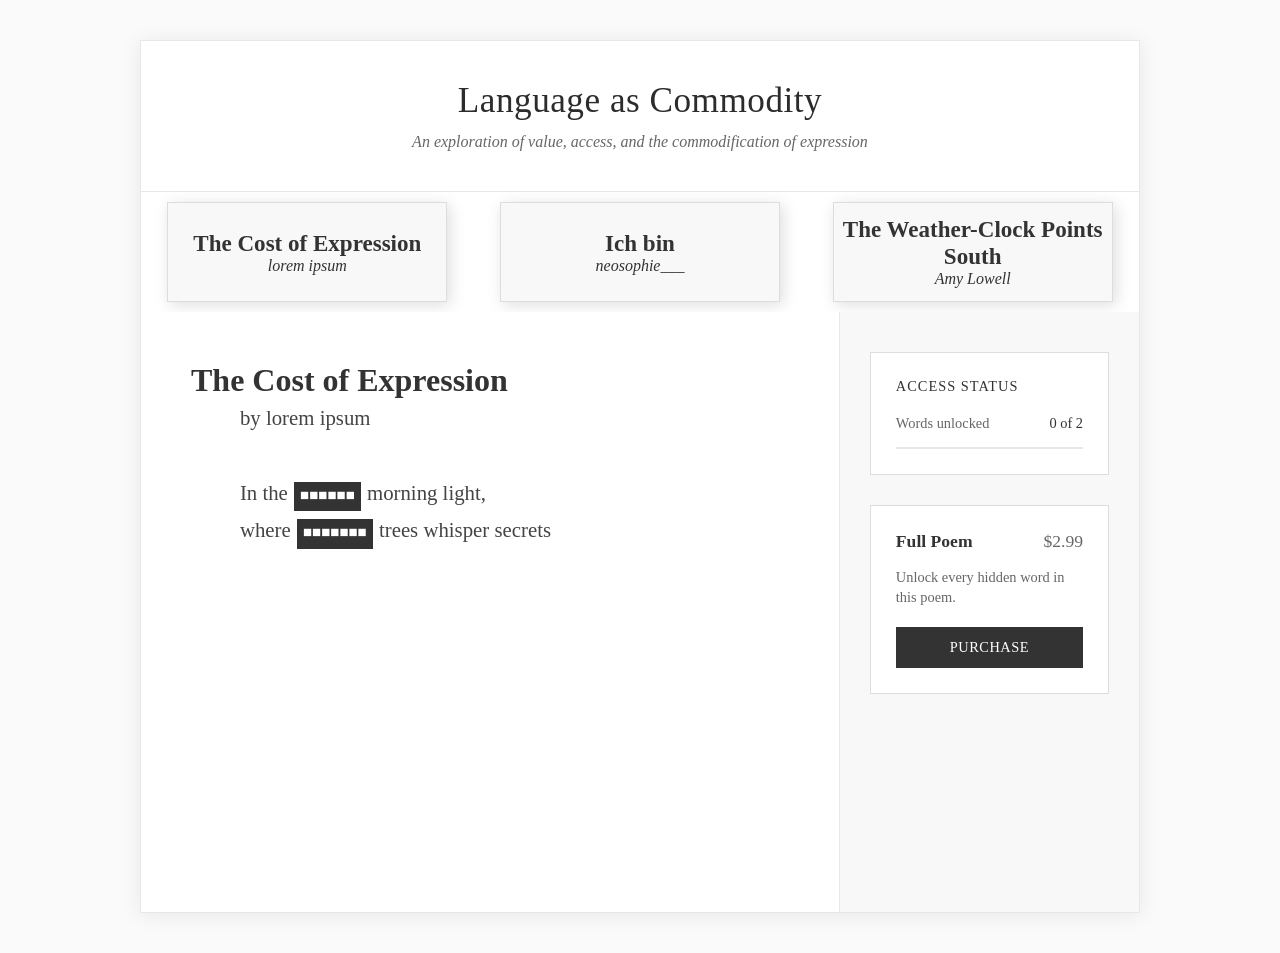
==== commit 451d602a: "updates updates updates" ====
--- a/index.html
+++ b/index.html
@@ -26,10 +26,10 @@
                     <p class="poem-card-author">neosophie___</p>
                 </div>
             </div>
-            <div class="poem-card" onclick="addParam('p', 'poem-3')">
+            <div class="poem-card" onclick="addParam('p', 'the-weather-clock-points-south')">
                 <div class="poem-card-contents">
-                    <p class="poem-card-title">Poem 3</p>
-                    <p class="poem-card-author">unknown</p>
+                    <p class="poem-card-title">The Weather-Clock Points South</p>
+                    <p class="poem-card-author">Amy Lowell</p>
                 </div>
             </div>
         </div>
@@ -41,7 +41,7 @@
                 <div id="poem" class="poem-text"></div>
             </div>
             
-            <div class="sidebar">
+            <!-- <div class="sidebar">
                 <div class="stats">
                     <h4>Access Status</h4>
                     <div class="stat-item">
@@ -67,7 +67,25 @@
                     <div class="package-description">Access to all descriptive words and qualities within this text.</div>
                     <button class="buy-button">Purchase</button>
                 </div>
+            </div> -->
+
+            <div class="sidebar">
+                <div class="stats">
+                    <h4>Access Status</h4>
+                    <div class="stat-item"><span>Words unlocked</span><span class="stat-value" id="unlockedCount"></span></div>
+                    <div class="progress-bar"><div class="progress-fill" id="progressFill"></div></div>
+                </div>
+
+                <div class="package" id="package">
+                    <div class="package-header">
+                    <div class="package-name">Full poem</div>
+                    <div class="package-price" id="price"></div>
+                    </div>
+                    <div class="package-description">Unlock every hidden word in this poem.</div>
+                    <button class="buy-button" id="buyButton">Purchase</button>
+                </div>
             </div>
+
         </div>
     </div>
 
@@ -78,24 +96,49 @@
             url.searchParams.set(key, value);
             window.location.href = url.toString();
         }
+
+
     </script>
     <script type="module">
         import { loadPoem, renderPoem, lockableWords, countWords, countUnlocked } from './js/render.js';
         import { has, grant } from './js/store.js';
         window.grant = grant;
 
+
+
+        // render poems
         const slug = new URLSearchParams(location.search).get('p') ?? 'cost-of-expression';
         const poem = await loadPoem(slug);
         document.getElementById('title').textContent = poem.title;
-        renderPoem(poem, document.getElementById('poem'), type => has(slug, type));
 
-        // count words of poem
-        const isUnlocked = type => has(slug, type);
-        const total = countWords(poem);
-        const open = countUnlocked(poem, isUnlocked);
+        // check if payment was made
+        const params = new URLSearchParams(location.search);
+        if (params.get('paid') === '1') {
+            grant(slug);
+            history.replaceState({}, '', `?p=${slug}`);   // clean the URL
+        }
 
-        document.getElementById('unlockedCount').textContent = `${open} of ${total}`;
-        document.getElementById('progressFill').style.width = `${(open / total) * 100}%`;
+        renderPoem(poem, document.getElementById('poem'), () => has(slug));
+
+
+        function updatePanel(poem, slug) {
+            const unlocked = has(slug);
+            const total = countWords(poem);
+            const open = unlocked ? total : 0;
+
+            document.getElementById('unlockedCount').textContent = `${open} of ${total}`;
+            document.getElementById('progressFill').style.width = `${(open / total) * 100}%`;
+            document.getElementById('price').textContent = `$${poem.price.toFixed(2)}`;
+
+        }
+
+        updatePanel(poem, slug);
+        const button = document.getElementById('buyButton');
+        button.addEventListener('click', () => {
+            button.disabled = true;
+            button.textContent = 'Redirecting…';
+            window.location.assign(poem.stripeLink);
+        });
     </script>
 </body>
 </html>
--- a/css/base.css
+++ b/css/base.css
@@ -68,8 +68,8 @@
 .poem-card {
     border: solid 1px #ddd;
     box-shadow: 3px 3px 15px #00000022;   
-    width: 250px;
-    height: 70px;
+    width: 280px;
+    height: 100px;
     background-color: #f8f8f8;
     transition: scale 0.3s;
 }
@@ -92,6 +92,7 @@
 .poem-card-title {
     font-size: larger;
     font-weight: bold;
+    text-align: center;
 }
 
 .poem-card-author {
@@ -268,6 +269,7 @@
 }
 
 .progress-fill {
+    width: 0%;
     height: 100%;
     background: #333;
     transition: width 0.5s ease;
@@ -303,4 +305,11 @@
 .purchased .buy-button {
     background: #666;
     cursor: not-allowed;
+}
+
+@media (max-width: 700px) {
+  .main-content { flex-direction: column; }
+  .sidebar { border-left: none; border-top: 1px solid #e8e8e8; }
+  .poem-select-grid { grid-template-columns: 1fr; }
+  .poem-card {width: 90%; margin: 5px;}
 }
